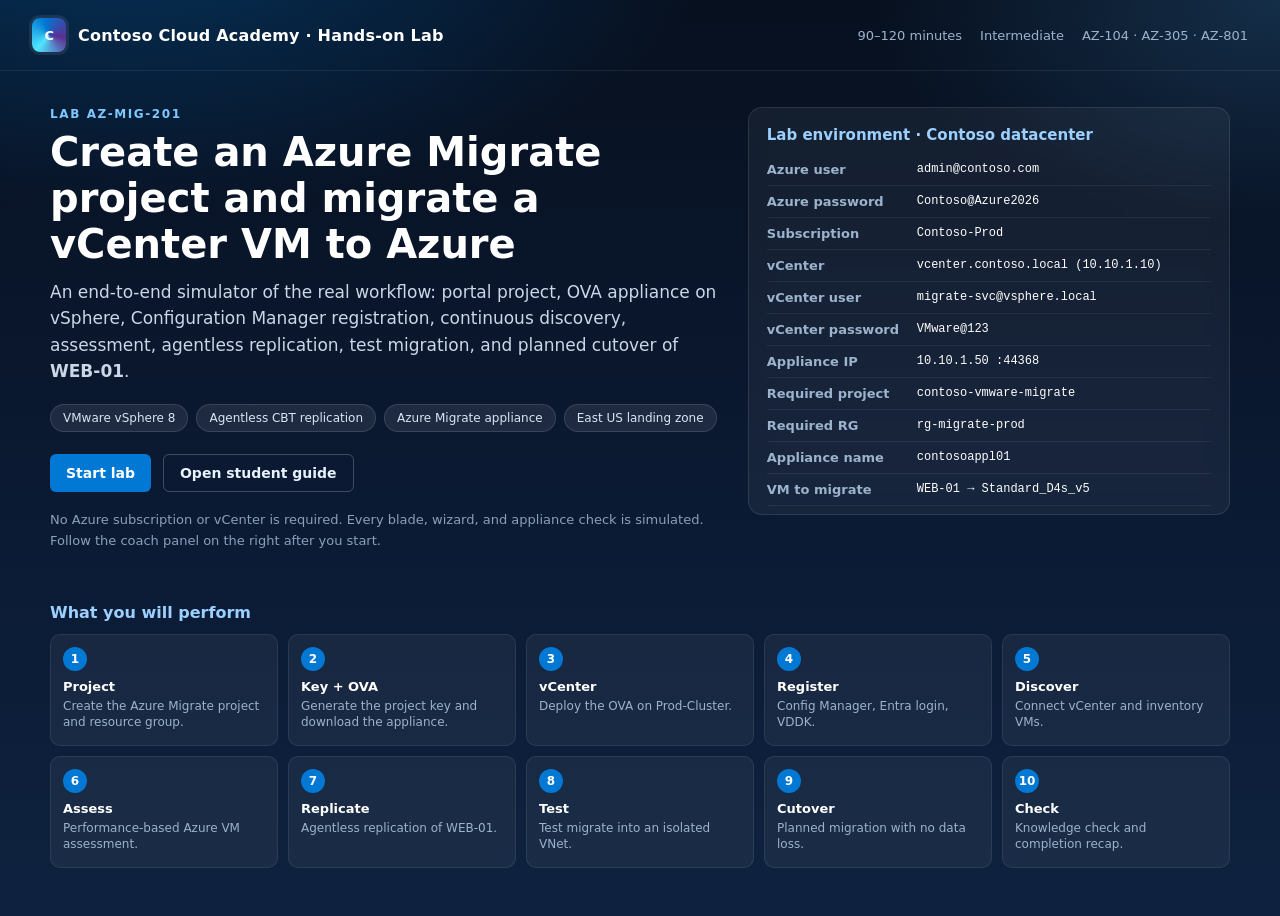
==== index.html @ e5c14209 "Add files via upload" ====
<!DOCTYPE html>
<html lang="en">
<head>
  <meta charset="UTF-8" />
  <meta name="viewport" content="width=device-width, initial-scale=1" />
  <title>AZ-MIG-201 · Azure Migrate lab simulator · Contoso</title>
  <link rel="stylesheet" href="css/lab.css" />
</head>
<body>
  <div id="app"></div>
  <script src="js/data.js"></script>
  <script src="js/app.js"></script>
</body>
</html>
---- css/lab.css ----
:root {
  --azure: #0078d4;
  --azure-dark: #005a9e;
  --azure-deep: #004578;
  --azure-light: #deecf9;
  --azure-hover: #106ebe;
  --navy: #0b1a33;
  --navy-2: #132337;
  --ink: #1b1b1b;
  --muted: #605e5c;
  --line: #edebe9;
  --line-2: #d2d0ce;
  --bg: #f3f2f1;
  --panel: #ffffff;
  --ok: #107c10;
  --ok-bg: #dff6dd;
  --warn: #8a6116;
  --warn-bg: #fff4ce;
  --err: #d13438;
  --err-bg: #fde7e9;
  --info: #004578;
  --shadow: 0 8px 24px rgba(11, 26, 51, 0.12);
  --radius: 8px;
  --mono: "Cascadia Mono", "Consolas", "SFMono-Regular", ui-monospace, monospace;
  --sans: "Segoe UI", "Segoe UI Variable", system-ui, -apple-system, sans-serif;
}

* { box-sizing: border-box; }
html, body { margin: 0; height: 100%; background: var(--navy); color: var(--ink); font-family: var(--sans); }
button, input, select, textarea { font-family: inherit; }
button { cursor: pointer; }
img { max-width: 100%; }
.hidden { display: none !important; }

/* ========== SPLASH / BRIEFING ========== */
.splash {
  min-height: 100%;
  background:
    radial-gradient(1200px 600px at 10% -10%, rgba(0,120,212,.35), transparent 50%),
    radial-gradient(900px 500px at 100% 0%, rgba(80,180,255,.18), transparent 45%),
    linear-gradient(180deg, #07101f 0%, #0b1a33 55%, #0e223f 100%);
  color: #fff;
  display: flex;
  flex-direction: column;
}
.splash-top {
  display: flex;
  align-items: center;
  justify-content: space-between;
  padding: 18px 32px;
  border-bottom: 1px solid rgba(255,255,255,.08);
}
.brand { display: flex; align-items: center; gap: 12px; font-weight: 600; letter-spacing: .2px; }
.brand-mark {
  width: 34px; height: 34px; border-radius: 8px;
  background: conic-gradient(from 220deg, #50e6ff, #0078d4, #5c2e91, #50e6ff);
  display: grid; place-items: center;
  box-shadow: 0 0 0 3px rgba(255,255,255,.08);
  color: #fff; font-weight: 800; font-size: 14px;
}
.brand-mark span { font-size: 13px; letter-spacing: -0.4px; }
.splash-meta { color: #9bb3cc; font-size: 13px; display: flex; gap: 18px; }
.splash-hero {
  width: min(1180px, calc(100% - 48px));
  margin: 36px auto 24px;
  display: grid;
  grid-template-columns: 1.25fr .9fr;
  gap: 28px;
  align-items: start;
}
.kicker {
  color: #7ec8ff;
  font-size: 12px;
  font-weight: 700;
  letter-spacing: 1.6px;
  text-transform: uppercase;
}
.splash h1 { font-size: 40px; line-height: 1.15; margin: 8px 0 12px; font-weight: 700; }
.lede { color: #c9d7e6; font-size: 17px; line-height: 1.55; margin: 0 0 20px; }
.chip-row { display: flex; flex-wrap: wrap; gap: 8px; margin-bottom: 22px; }
.chip {
  background: rgba(255,255,255,.08);
  border: 1px solid rgba(255,255,255,.12);
  border-radius: 999px;
  padding: 6px 12px;
  font-size: 12px;
  color: #d7e6f5;
}
.cta-row { display: flex; gap: 12px; flex-wrap: wrap; }
.btn {
  border: 0;
  border-radius: 6px;
  padding: 10px 16px;
  font-size: 14px;
  font-weight: 600;
  display: inline-flex;
  align-items: center;
  gap: 8px;
}
.btn-primary { background: var(--azure); color: #fff; }
.btn-primary:hover { background: var(--azure-hover); }
.btn-ghost { background: transparent; color: #e8f3ff; border: 1px solid rgba(255,255,255,.22); }
.btn-ghost:hover { background: rgba(255,255,255,.06); }
.btn-ok { background: var(--ok); color: #fff; }
.btn-danger { background: var(--err); color: #fff; }
.btn-sm { padding: 6px 12px; font-size: 13px; }
.btn:disabled { opacity: .5; cursor: not-allowed; }

.brief-card {
  background: rgba(255,255,255,.05);
  border: 1px solid rgba(255,255,255,.1);
  border-radius: 14px;
  padding: 18px 18px 8px;
  backdrop-filter: blur(10px);
}
.brief-card h3 { margin: 0 0 10px; font-size: 15px; color: #9bd0ff; }
.env-row {
  display: grid;
  grid-template-columns: 140px 1fr;
  gap: 6px 10px;
  font-size: 13px;
  padding: 8px 0;
  border-bottom: 1px solid rgba(255,255,255,.06);
}
.env-row b { color: #9bb3cc; font-weight: 600; }
.env-row span { color: #fff; font-family: var(--mono); font-size: 12px; }

.modules {
  width: min(1180px, calc(100% - 48px));
  margin: 8px auto 48px;
}
.modules h2 { font-size: 16px; margin: 0 0 12px; color: #9bd0ff; }
.mod-grid {
  display: grid;
  grid-template-columns: repeat(5, 1fr);
  gap: 10px;
}
.mod {
  background: rgba(255,255,255,.05);
  border: 1px solid rgba(255,255,255,.08);
  border-radius: 10px;
  padding: 12px;
  min-height: 112px;
}
.mod .n {
  width: 24px; height: 24px; border-radius: 50%;
  background: var(--azure); color: #fff; display: grid; place-items: center;
  font-size: 12px; font-weight: 700; margin-bottom: 8px;
}
.mod h4 { margin: 0 0 4px; font-size: 13px; }
.mod p { margin: 0; color: #9bb3cc; font-size: 12px; line-height: 1.4; }

/* ========== LAB SHELL ========== */
.lab {
  height: 100%;
  display: grid;
  grid-template-rows: 52px 1fr;
  background: #0a1628;
}
.lab-bar {
  background: #07111f;
  border-bottom: 1px solid rgba(255,255,255,.08);
  display: flex;
  align-items: center;
  justify-content: space-between;
  padding: 0 14px;
  color: #fff;
}
.lab-bar-left, .lab-bar-right { display: flex; align-items: center; gap: 12px; }
.lab-title { font-size: 13px; font-weight: 600; }
.lab-title small { display: block; color: #8aa0b8; font-weight: 500; font-size: 11px; }
.stat {
  background: rgba(255,255,255,.06);
  border: 1px solid rgba(255,255,255,.08);
  border-radius: 6px;
  padding: 4px 10px;
  font-size: 12px;
  color: #d5e4f3;
}
.stat strong { color: #7ec8ff; }
.workspace {
  display: grid;
  grid-template-columns: 280px 1fr 320px;
  min-height: 0;
}
.nav {
  background: #0d1b2e;
  border-right: 1px solid rgba(255,255,255,.07);
  overflow: auto;
  padding: 12px 10px 24px;
}
.nav h3 {
  color: #7a93ad;
  font-size: 11px;
  letter-spacing: 1px;
  text-transform: uppercase;
  margin: 8px 8px 8px;
}
.step {
  width: 100%;
  text-align: left;
  background: transparent;
  border: 0;
  color: #c5d4e3;
  border-radius: 8px;
  padding: 9px 10px;
  display: grid;
  grid-template-columns: 22px 1fr;
  gap: 8px;
  align-items: start;
  margin-bottom: 2px;
}
.step:hover { background: rgba(255,255,255,.05); }
.step.active { background: rgba(0,120,212,.22); color: #fff; }
.step.locked { opacity: .45; cursor: not-allowed; }
.step .dot {
  width: 18px; height: 18px; border-radius: 50%;
  border: 2px solid #5b738c; margin-top: 1px;
  display: grid; place-items: center; font-size: 10px; color: #fff;
}
.step.done .dot { background: var(--ok); border-color: var(--ok); }
.step.active .dot { border-color: #7ec8ff; background: var(--azure); }
.step .st { font-size: 13px; font-weight: 600; }
.step .ss { font-size: 11px; color: #8aa0b8; margin-top: 2px; }

.canvas {
  min-width: 0;
  min-height: 0;
  background: #1a1a1a;
  display: flex;
  flex-direction: column;
}
.sim-chrome {
  height: 34px;
  background: #2b2b2b;
  display: flex;
  align-items: center;
  gap: 8px;
  padding: 0 10px;
  color: #ddd;
  font-size: 12px;
}
.traffic { display: flex; gap: 6px; }
.traffic i { width: 10px; height: 10px; border-radius: 50%; display: block; }
.traffic .r { background: #ff5f57; }
.traffic .y { background: #febc2e; }
.traffic .g { background: #28c840; }
.urlbar {
  flex: 1;
  background: #1f1f1f;
  border: 1px solid #3a3a3a;
  border-radius: 4px;
  padding: 3px 8px;
  color: #cfcfcf;
  font-family: var(--mono);
  font-size: 11px;
  overflow: hidden;
  white-space: nowrap;
}
.sim-body {
  flex: 1;
  min-height: 0;
  overflow: auto;
  background: var(--bg);
  position: relative;
}

.coach {
  background: #0d1b2e;
  border-left: 1px solid rgba(255,255,255,.07);
  color: #e8f0f7;
  display: flex;
  flex-direction: column;
  min-height: 0;
}
.coach-head {
  padding: 14px 14px 10px;
  border-bottom: 1px solid rgba(255,255,255,.07);
}
.coach-head .tag {
  font-size: 11px;
  color: #7ec8ff;
  font-weight: 700;
  letter-spacing: .8px;
  text-transform: uppercase;
}
.coach-head h2 { margin: 4px 0 6px; font-size: 16px; }
.coach-head p { margin: 0; color: #9bb3cc; font-size: 13px; line-height: 1.45; }
.tasks { padding: 12px 14px; overflow: auto; flex: 1; }
.task {
  display: grid;
  grid-template-columns: 18px 1fr;
  gap: 8px;
  font-size: 13px;
  padding: 8px 0;
  border-bottom: 1px solid rgba(255,255,255,.06);
  color: #d5e4f3;
}
.task .box {
  width: 16px; height: 16px; border-radius: 3px;
  border: 2px solid #6d849c; margin-top: 1px;
}
.task.done { color: #b7e0b7; }
.task.done .box { background: var(--ok); border-color: var(--ok); position: relative; }
.task.done .box::after {
  content: ""; position: absolute; left: 3px; top: 0;
  width: 5px; height: 9px; border: solid #fff; border-width: 0 2px 2px 0; transform: rotate(45deg);
}
.hint {
  margin: 12px 14px;
  background: rgba(0,120,212,.12);
  border: 1px solid rgba(126,200,255,.25);
  border-radius: 8px;
  padding: 10px 12px;
  font-size: 12px;
  color: #cfe6f8;
  line-height: 1.45;
}
.hint strong { color: #7ec8ff; }
.coach-actions {
  padding: 12px 14px 16px;
  display: flex;
  flex-direction: column;
  gap: 8px;
  border-top: 1px solid rgba(255,255,255,.07);
}

/* ========== AZURE PORTAL ========== */
.portal { min-height: 100%; background: #f3f2f1; }
.az-top {
  height: 48px;
  background: #0078d4;
  color: #fff;
  display: flex;
  align-items: center;
  padding: 0 10px;
  gap: 10px;
}
.az-hamb { width: 32px; height: 32px; border: 0; background: transparent; color: #fff; font-size: 18px; }
.az-logo { display: flex; align-items: center; gap: 8px; font-weight: 600; font-size: 15px; }
.az-search {
  flex: 1;
  max-width: 560px;
  background: #106ebe;
  border: 1px solid rgba(255,255,255,.25);
  border-radius: 2px;
  display: flex;
  align-items: center;
  padding: 0 10px;
  height: 32px;
}
.az-search input {
  flex: 1; border: 0; background: transparent; color: #fff; outline: none; font-size: 13px;
}
.az-search input::placeholder { color: rgba(255,255,255,.75); }
.az-right { margin-left: auto; display: flex; align-items: center; gap: 14px; font-size: 12px; }
.az-avatar {
  width: 26px; height: 26px; border-radius: 50%; background: #ca5010;
  display: grid; place-items: center; font-weight: 700; font-size: 12px;
}
.az-shell { display: grid; grid-template-columns: 52px 1fr; min-height: calc(100% - 48px); }
.az-rail {
  background: #faf9f8;
  border-right: 1px solid #e1dfdd;
  padding-top: 8px;
}
.az-rail button {
  width: 100%; height: 48px; border: 0; background: transparent; color: #323130; font-size: 16px;
}
.az-rail button:hover, .az-rail button.on { background: #edebe9; }
.az-main { padding: 16px 22px 40px; }
.crumb { color: #605e5c; font-size: 12px; margin-bottom: 8px; }
.az-main h1 { margin: 0 0 6px; font-size: 26px; font-weight: 600; }
.sub { color: #605e5c; font-size: 13px; margin: 0 0 18px; }

.card {
  background: #fff;
  border: 1px solid #e1dfdd;
  border-radius: 2px;
  box-shadow: 0 1.6px 3.6px rgba(0,0,0,.05);
}
.card-h {
  padding: 12px 16px;
  border-bottom: 1px solid #edebe9;
  display: flex; align-items: center; justify-content: space-between;
  font-weight: 600;
}
.card-b { padding: 16px; }
.grid-2 { display: grid; grid-template-columns: 1fr 1fr; gap: 16px; }
.kpi {
  background: #fff; border: 1px solid #e1dfdd; padding: 14px 16px; border-radius: 2px;
}
.kpi .l { color: #605e5c; font-size: 12px; }
.kpi .v { font-size: 22px; font-weight: 600; margin-top: 4px; }
.kpi .v.az { color: var(--azure); }

.form-row { margin-bottom: 14px; }
.form-row label { display: block; font-size: 13px; font-weight: 600; margin-bottom: 6px; }
.form-row .help { font-weight: 400; color: #605e5c; font-size: 12px; }
.req::after { content: " *"; color: #a4262c; }
input[type="text"], input[type="password"], input[type="search"], select, textarea {
  width: 100%;
  height: 32px;
  border: 1px solid #8a8886;
  border-radius: 2px;
  padding: 0 8px;
  font-size: 14px;
  background: #fff;
}
textarea { height: auto; padding: 8px; min-height: 72px; }
input:focus, select:focus, textarea:focus { outline: 1px solid var(--azure); border-color: var(--azure); }
.inline { display: flex; gap: 8px; align-items: center; }
.radio, .check { display: flex; align-items: flex-start; gap: 8px; font-size: 13px; margin: 8px 0; }
.note {
  background: #f3f2f1; border-left: 4px solid var(--azure); padding: 10px 12px; font-size: 13px; color: #323130;
}
.warnbox { background: var(--warn-bg); border-left: 4px solid #ffb900; padding: 10px 12px; font-size: 13px; }
.okbox { background: var(--ok-bg); border-left: 4px solid var(--ok); padding: 10px 12px; font-size: 13px; }
.errbox { background: var(--err-bg); border-left: 4px solid var(--err); padding: 10px 12px; font-size: 13px; }

.table { width: 100%; border-collapse: collapse; font-size: 13px; }
.table th { text-align: left; font-weight: 600; border-bottom: 1px solid #e1dfdd; padding: 8px; color: #323130; }
.table td { border-bottom: 1px solid #edebe9; padding: 8px; vertical-align: middle; }
.table tr:hover td { background: #faf9f8; }
.badge {
  display: inline-flex; align-items: center; gap: 4px;
  border-radius: 2px; padding: 2px 8px; font-size: 12px; font-weight: 600;
}
.badge-ok { background: var(--ok-bg); color: var(--ok); }
.badge-info { background: var(--azure-light); color: var(--azure-deep); }
.badge-warn { background: var(--warn-bg); color: var(--warn); }
.badge-err { background: var(--err-bg); color: var(--err); }
.badge-muted { background: #f3f2f1; color: #605e5c; }

.blade {
  position: absolute; inset: 0;
  background: rgba(0,0,0,.35);
  display: flex; justify-content: flex-end;
}
.blade-p {
  width: min(720px, 100%);
  background: #fff;
  height: 100%;
  box-shadow: -8px 0 24px rgba(0,0,0,.18);
  display: flex; flex-direction: column;
}
.blade-h {
  padding: 16px 20px 12px;
  border-bottom: 1px solid #edebe9;
}
.blade-h h2 { margin: 0; font-size: 20px; }
.blade-b { padding: 16px 20px; overflow: auto; flex: 1; }
.blade-f {
  padding: 12px 20px;
  border-top: 1px solid #edebe9;
  display: flex; gap: 8px; justify-content: flex-end;
}

.keybox {
  background: #faf9f8;
  border: 1px dashed #8a8886;
  padding: 10px 12px;
  font-family: var(--mono);
  font-size: 12px;
  word-break: break-all;
  user-select: all;
}

.progress {
  height: 6px; background: #edebe9; border-radius: 99px; overflow: hidden;
}
.progress > i { display: block; height: 100%; background: var(--azure); width: 0; transition: width .4s ease; }
.progress.ok > i { background: var(--ok); }

/* Search results */
.search-dd {
  position: absolute; top: 48px; left: 180px; width: 520px;
  background: #fff; border: 1px solid #e1dfdd; box-shadow: var(--shadow); z-index: 20;
}
.search-dd button {
  width: 100%; text-align: left; border: 0; background: #fff; padding: 10px 14px; display: flex; gap: 10px;
}
.search-dd button:hover { background: #f3f2f1; }
.search-dd .t { font-weight: 600; font-size: 13px; }
.search-dd .d { font-size: 12px; color: #605e5c; }

/* ========== VSPHERE ========== */
.vc {
  min-height: 100%;
  background: #1b1e23;
  color: #e8eaed;
}
.vc-top {
  height: 44px; background: #111317; display: flex; align-items: center; padding: 0 12px; gap: 12px;
  border-bottom: 1px solid #2c313a;
}
.vc-logo { color: #67c2ff; font-weight: 700; letter-spacing: .3px; }
.vc-tabs { display: flex; gap: 4px; }
.vc-tabs span { padding: 6px 10px; font-size: 12px; color: #b8c0cc; border-radius: 4px; }
.vc-tabs .on { background: #243044; color: #fff; }
.vc-body { display: grid; grid-template-columns: 240px 1fr; min-height: calc(100% - 44px); }
.vc-tree { background: #16181d; border-right: 1px solid #2c313a; padding: 10px; font-size: 13px; }
.tree-item { padding: 5px 8px; border-radius: 4px; cursor: pointer; }
.tree-item:hover, .tree-item.on { background: #243044; }
.tree-item .ind { color: #8b95a5; }
.vc-main { padding: 14px 16px; }
.vc-main h2 { margin: 0 0 12px; font-size: 18px; }
.wiz {
  background: #22262e; border: 1px solid #343b48; border-radius: 6px; overflow: hidden;
}
.wiz-h { padding: 12px 16px; background: #1a1e26; border-bottom: 1px solid #343b48; font-weight: 600; }
.wiz-steps { display: flex; gap: 0; background: #1a1e26; padding: 0 8px; overflow: auto; }
.wiz-steps span {
  padding: 8px 10px; font-size: 11px; color: #8b95a5; white-space: nowrap; border-bottom: 2px solid transparent;
}
.wiz-steps .on { color: #67c2ff; border-bottom-color: #67c2ff; }
.wiz-steps .done { color: #6dde7a; }
.wiz-b { padding: 16px; }
.vc input, .vc select {
  background: #111317; color: #e8eaed; border-color: #4a5260;
}
.vc label { color: #c5ccd6; }

/* ========== APPLIANCE ========== */
.appm { min-height: 100%; background: #f8f9fb; }
.appm-top {
  height: 56px; background: #fff; border-bottom: 1px solid #e1dfdd;
  display: flex; align-items: center; padding: 0 18px; gap: 12px;
}
.appm-top .ms { font-weight: 700; color: var(--azure); }
.appm-layout { display: grid; grid-template-columns: 260px 1fr; min-height: calc(100% - 56px); }
.appm-side { background: #fff; border-right: 1px solid #edebe9; padding: 16px 12px; }
.appm-side .s {
  padding: 10px 10px; border-radius: 6px; font-size: 13px; color: #323130; margin-bottom: 4px;
  display: flex; gap: 8px; align-items: center;
}
.appm-side .s.on { background: var(--azure-light); color: var(--azure-deep); font-weight: 600; }
.appm-side .s.done { color: var(--ok); }
.appm-main { padding: 20px 24px 40px; }
.check-row {
  display: flex; align-items: center; justify-content: space-between;
  padding: 10px 0; border-bottom: 1px solid #edebe9; font-size: 13px;
}
.spin {
  width: 14px; height: 14px; border: 2px solid #c8c6c4; border-top-color: var(--azure);
  border-radius: 50%; animation: spin .7s linear infinite; display: inline-block;
}
@keyframes spin { to { transform: rotate(360deg); } }

/* ========== QUIZ / COMPLETE ========== */
.quiz { padding: 20px; }
.qcard { background: #fff; border: 1px solid #e1dfdd; padding: 16px; margin-bottom: 12px; }
.qcard h4 { margin: 0 0 10px; font-size: 14px; }
.qopt {
  display: block; width: 100%; text-align: left; background: #fff; border: 1px solid #d2d0ce;
  padding: 8px 10px; margin-bottom: 6px; border-radius: 4px; font-size: 13px;
}
.qopt:hover { border-color: var(--azure); }
.qopt.sel { border-color: var(--azure); background: var(--azure-light); }
.qopt.good { border-color: var(--ok); background: var(--ok-bg); }
.qopt.bad { border-color: var(--err); background: var(--err-bg); }

.cert {
  min-height: 100%;
  background: linear-gradient(180deg, #0b1a33, #123055);
  color: #fff;
  display: grid;
  place-items: center;
  padding: 32px 16px;
}
.cert-card {
  width: min(760px, 100%);
  background: #fff;
  color: #1b1b1b;
  border-radius: 12px;
  padding: 32px;
  box-shadow: var(--shadow);
  border-top: 8px solid var(--azure);
}
.cert-card h1 { margin: 8px 0 4px; }
.score-ring { font-size: 48px; font-weight: 700; color: var(--azure); }

/* toast */
.toast {
  position: fixed; right: 18px; bottom: 18px; z-index: 50;
  background: #323130; color: #fff; padding: 10px 14px; border-radius: 6px;
  font-size: 13px; box-shadow: var(--shadow); max-width: 360px;
}
.toast.ok { background: #0b6a0b; }
.toast.err { background: #a4262c; }

.login-wrap {
  min-height: 100%;
  display: grid; place-items: center;
  background: linear-gradient(180deg, #f2f2f2, #e6e6e6);
}
.ms-login {
  width: 440px; background: #fff; padding: 36px 40px 28px; box-shadow: 0 2px 6px rgba(0,0,0,.2);
}
.ms-login h2 { margin: 18px 0 16px; font-weight: 600; font-size: 24px; }
.link { color: var(--azure); background: none; border: 0; padding: 0; font-size: 13px; }

.modal-mini {
  position: absolute; inset: 0; background: rgba(0,0,0,.45);
  display: grid; place-items: center; z-index: 15;
}
.modal-mini .box {
  width: min(480px, calc(100% - 32px));
  background: #fff; padding: 20px; border-radius: 4px;
}

.bar-anim { transition: width .6s ease; }
.mono { font-family: var(--mono); font-size: 12px; }
.muted { color: var(--muted); }
.right { margin-left: auto; }
.flex { display: flex; align-items: center; gap: 8px; }
.mt8 { margin-top: 8px; }
.mt12 { margin-top: 12px; }
.mt16 { margin-top: 16px; }
.mb8 { margin-bottom: 8px; }

@media (max-width: 1200px) {
  .workspace { grid-template-columns: 230px 1fr 280px; }
  .mod-grid { grid-template-columns: repeat(3, 1fr); }
  .splash-hero { grid-template-columns: 1fr; }
}
@media (max-width: 900px) {
  .workspace { grid-template-columns: 1fr; }
  .nav, .coach { display: none; }
}
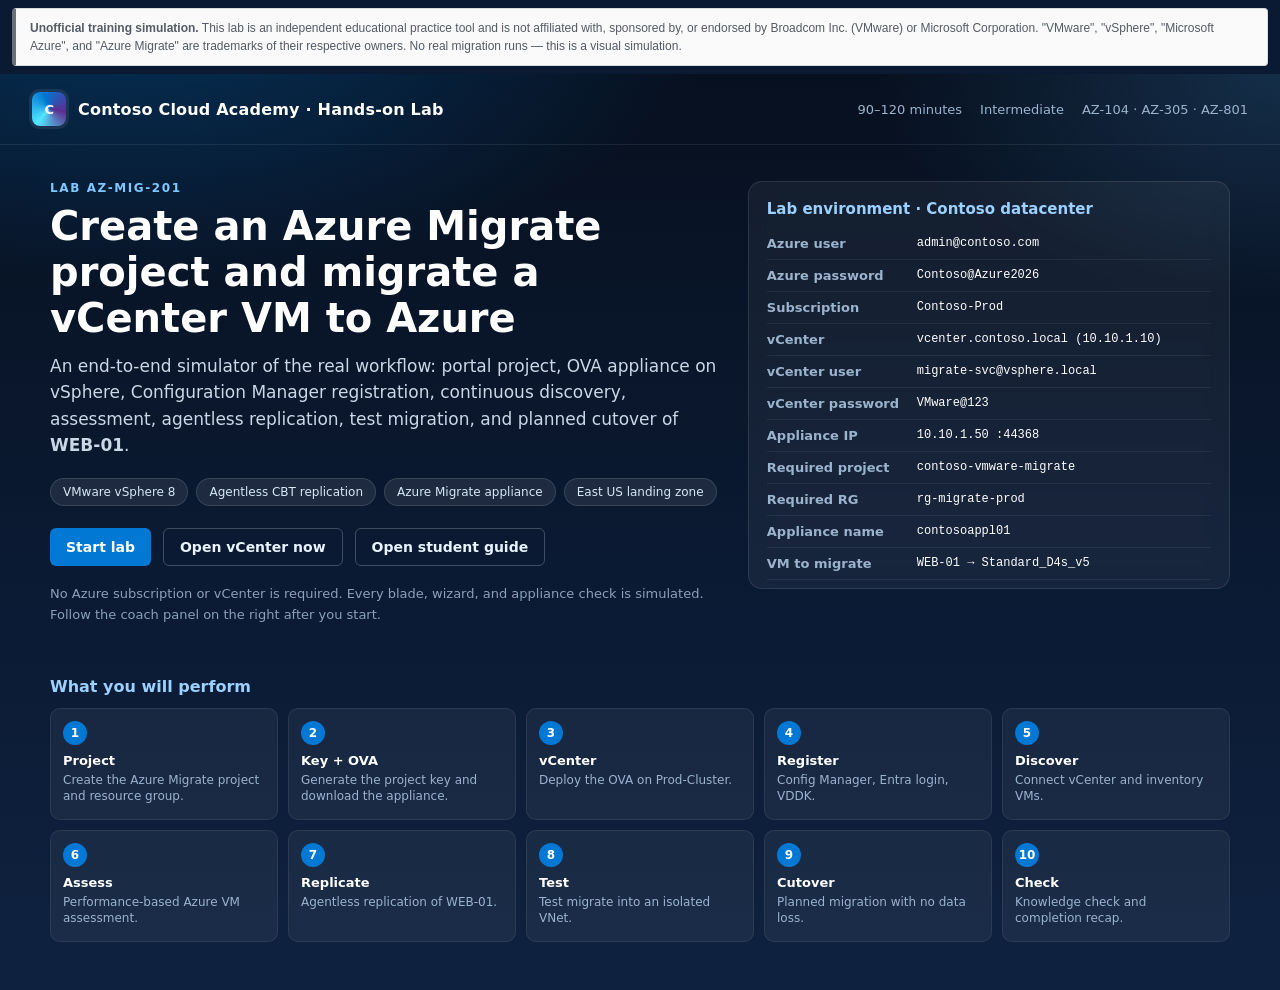
==== commit bd96e324: "Trademark compliance: remove vendor logo replica, add unofficial-training notice, de-brand palette" ====
--- a/index.html
+++ b/index.html
@@ -7,6 +7,7 @@
   <link rel="stylesheet" href="css/lab.css" />
 </head>
 <body>
+<div style="border:1px solid #d5dbdb;border-left:4px solid #687078;background:#fafafa;color:#545b64;font-size:12px;line-height:1.5;padding:10px 14px;border-radius:4px;margin:8px 12px;font-family:Arial,Helvetica,sans-serif"><b>Unofficial training simulation.</b> This lab is an independent educational practice tool and is not affiliated with, sponsored by, or endorsed by Broadcom Inc. (VMware) or Microsoft Corporation. "VMware", "vSphere", "Microsoft Azure", and "Azure Migrate" are trademarks of their respective owners. No real migration runs — this is a visual simulation.</div>
   <div id="app"></div>
   <script src="js/data.js"></script>
   <script src="js/app.js"></script>
--- a/css/lab.css
+++ b/css/lab.css
@@ -624,7 +624,48 @@
   .mod-grid { grid-template-columns: repeat(3, 1fr); }
   .splash-hero { grid-template-columns: 1fr; }
 }
+.console-switch {
+  display: flex;
+  gap: 4px;
+  flex-shrink: 0;
+}
+.console-switch button {
+  border: 1px solid #444;
+  background: #1f1f1f;
+  color: #cfcfcf;
+  border-radius: 4px;
+  padding: 2px 8px;
+  font-size: 11px;
+  font-weight: 600;
+}
+.console-switch button.on {
+  background: #0b5cab;
+  border-color: #4aa3ff;
+  color: #fff;
+}
+.mod-pick {
+  height: 28px;
+  max-width: 220px;
+  background: #1f1f1f;
+  color: #ddd;
+  border: 1px solid #444;
+  border-radius: 4px;
+  font-size: 11px;
+}
+.jump-vc {
+  margin-top: 12px;
+  padding: 12px;
+  background: #1b1e23;
+  color: #e8eaed;
+  border-radius: 6px;
+}
+.jump-vc h4 { margin: 0 0 6px; color: #67c2ff; }
+
+@media (max-width: 1100px) {
+  .workspace { grid-template-columns: 220px 1fr 260px; }
+}
 @media (max-width: 900px) {
-  .workspace { grid-template-columns: 1fr; }
-  .nav, .coach { display: none; }
-}
+  .workspace { grid-template-columns: 1fr; grid-template-rows: auto 1fr auto; }
+  .nav { max-height: 140px; border-right: 0; border-bottom: 1px solid rgba(255,255,255,.07); }
+  .coach { max-height: 220px; border-left: 0; border-top: 1px solid rgba(255,255,255,.07); }
+}
